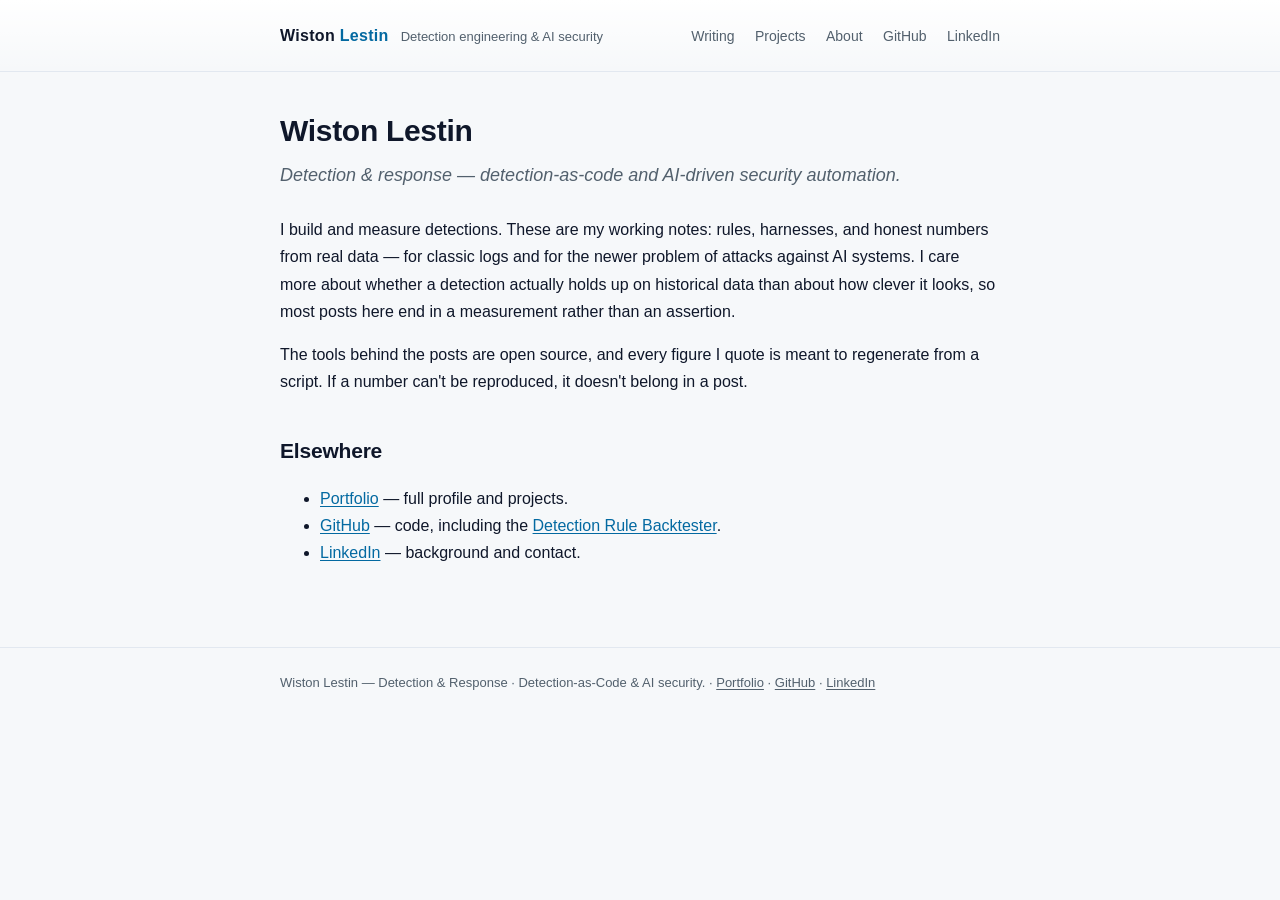
==== about.html @ fad77419 "Personal site — home, writing, projects, about (Cloudflare Pages)" ====
<!doctype html>
<html lang="en">
<head>
  <meta charset="utf-8">
  <meta name="viewport" content="width=device-width, initial-scale=1">
  <title>About — Wiston Lestin</title>
  <meta name="description" content="Wiston Lestin — detection & response, detection-as-code and AI-driven security automation.">
  <link rel="icon" href="data:image/svg+xml,<svg xmlns='http://www.w3.org/2000/svg' viewBox='0 0 100 100'><text y='.9em' font-size='90'>🛰️</text></svg>">
  <link rel="stylesheet" href="/style.css">
</head>
<body>
  <header class="site">
    <div class="wrap">
      <a class="brand" href="/">Wiston <span class="dot">Lestin</span></a>
      <span class="tag">Detection engineering &amp; AI security</span>
      <nav>
        <a href="/writing.html">Writing</a>
        <a href="/projects.html">Projects</a>
        <a href="/about.html">About</a>
        <a href="https://github.com/wislest">GitHub</a>
        <a href="https://www.linkedin.com/in/wiston-lestin">LinkedIn</a>
      </nav>
    </div>
  </header>

  <main>
    <div class="wrap">
      <h1>Wiston Lestin</h1>
      <p class="lede">Detection &amp; response — detection-as-code and AI-driven security automation.</p>

      <p>I build and measure detections. These are my working notes: rules,
      harnesses, and honest numbers from real data — for classic logs and for the
      newer problem of attacks against AI systems. I care more about whether a
      detection actually holds up on historical data than about how clever it
      looks, so most posts here end in a measurement rather than an assertion.</p>

      <p>The tools behind the posts are open source, and every figure I quote is
      meant to regenerate from a script. If a number can't be reproduced, it
      doesn't belong in a post.</p>

      <h2>Elsewhere</h2>
      <ul>
        <li><a href="https://wiston.secureorbit.cloud">Portfolio</a> — full profile and projects.</li>
        <li><a href="https://github.com/wislest">GitHub</a> — code, including the <a href="https://github.com/wislest/detection-rule-backtester">Detection Rule Backtester</a>.</li>
        <li><a href="https://www.linkedin.com/in/wiston-lestin">LinkedIn</a> — background and contact.</li>
      </ul>
    </div>
  </main>

  <footer class="site">
    <div class="wrap">
      <span>Wiston Lestin — Detection &amp; Response · Detection-as-Code &amp; AI security.</span>
      <span class="sep">·</span>
      <a href="https://wiston.secureorbit.cloud">Portfolio</a>
      <span class="sep">·</span>
      <a href="https://github.com/wislest">GitHub</a>
      <span class="sep">·</span>
      <a href="https://www.linkedin.com/in/wiston-lestin">LinkedIn</a>
    </div>
  </footer>
</body>
</html>
---- style.css ----
:root {
  --bg: #0c0f14;
  --panel: #121722;
  --ink: #e6edf3;
  --muted: #94a3b8;
  --line: #23303f;
  --accent: #38bdf8;
  --accent-2: #22d3ee;
  --code-bg: #0a0d12;
  --good: #34d399;
  --warn: #fbbf24;
}
@media (prefers-color-scheme: light) {
  :root {
    --bg: #f6f8fa; --panel: #ffffff; --ink: #0f172a; --muted: #52606d;
    --line: #e2e8f0; --accent: #0369a1; --accent-2: #0e7490;
    --code-bg: #0f172a; --good: #047857; --warn: #b45309;
  }
}
* { box-sizing: border-box; }
html { -webkit-text-size-adjust: 100%; }
body {
  margin: 0;
  background: var(--bg);
  color: var(--ink);
  font: 16px/1.7 -apple-system, BlinkMacSystemFont, "Segoe UI", Roboto, Helvetica, Arial, sans-serif;
}
.wrap { max-width: 760px; margin: 0 auto; padding: 0 20px; }
.mono { font-family: ui-monospace, SFMono-Regular, "SF Mono", Menlo, Consolas, monospace; }

header.site {
  border-bottom: 1px solid var(--line);
  background: linear-gradient(180deg, var(--panel), transparent);
}
header.site .wrap { display: flex; align-items: baseline; gap: 12px; padding: 22px 20px; flex-wrap: wrap; }
header.site a.brand { color: var(--ink); text-decoration: none; font-weight: 700; letter-spacing: .3px; }
header.site .dot { color: var(--accent); }
header.site .tag { color: var(--muted); font-size: 13px; }
header.site nav { margin-left: auto; }
header.site nav a { color: var(--muted); text-decoration: none; font-size: 14px; }
header.site nav a + a { margin-left: 16px; }
header.site nav a:hover { color: var(--accent); }
footer.site a { color: var(--muted); }
footer.site a:hover { color: var(--accent); }

main { padding: 40px 0 64px; }

h1 { font-size: 30px; line-height: 1.25; margin: 0 0 10px; letter-spacing: -0.3px; }
h2 { font-size: 21px; margin: 38px 0 12px; letter-spacing: -0.2px; }
p { margin: 0 0 16px; }
a { color: var(--accent); text-decoration-thickness: 1px; text-underline-offset: 2px; }
.lede { color: var(--muted); font-size: 18px; font-style: italic; margin-bottom: 26px; }
.meta { color: var(--muted); font-size: 14px; margin-bottom: 30px; }
.meta .sep { opacity: .5; margin: 0 8px; }

code {
  font-family: ui-monospace, SFMono-Regular, Menlo, Consolas, monospace;
  font-size: 0.88em;
  background: color-mix(in srgb, var(--accent) 12%, transparent);
  color: var(--accent-2);
  padding: 1px 6px;
  border-radius: 5px;
}
pre {
  background: var(--code-bg);
  color: #e6edf3;
  border: 1px solid var(--line);
  border-radius: 10px;
  padding: 16px 18px;
  overflow-x: auto;
  font-size: 13.5px;
  line-height: 1.6;
}
pre code { background: none; color: inherit; padding: 0; font-size: inherit; }

blockquote {
  margin: 20px 0; padding: 2px 18px; border-left: 3px solid var(--accent);
  color: var(--muted);
}

.tablewrap { overflow-x: auto; margin: 20px 0; }
table { border-collapse: collapse; width: 100%; font-size: 14.5px; }
th, td { text-align: left; padding: 9px 12px; border-bottom: 1px solid var(--line); }
th { color: var(--muted); font-weight: 600; }
td.num, th.num { text-align: center; }

.card {
  display: block; text-decoration: none; color: inherit;
  border: 1px solid var(--line); background: var(--panel);
  border-radius: 12px; padding: 20px 22px; margin: 16px 0;
  transition: border-color .15s ease, transform .15s ease;
}
.card:hover { border-color: var(--accent); transform: translateY(-1px); }
.card h3 { margin: 0 0 6px; font-size: 18px; }
.card .excerpt { color: var(--muted); margin: 0; font-size: 15px; }
.card .date { color: var(--muted); font-size: 13px; }

.kpi { color: var(--good); font-weight: 700; }
hr { border: none; border-top: 1px solid var(--line); margin: 36px 0; }

/* Home hero + section grids */
.hero { padding: 8px 0 8px; }
.hero h1 { font-size: 34px; margin-bottom: 6px; }
.hero .role { color: var(--accent); font-weight: 600; margin: 0 0 14px; }
.grid { display: grid; gap: 16px; margin: 16px 0 8px; }
.grid.two { grid-template-columns: repeat(2, 1fr); }
.grid.three { grid-template-columns: repeat(3, 1fr); }
@media (max-width: 640px) { .grid.two, .grid.three { grid-template-columns: 1fr; } }
.section-label { color: var(--muted); font-size: 12px; letter-spacing: .12em; text-transform: uppercase; margin: 34px 0 4px; }
.card .tech { color: var(--muted); font-size: 13px; margin: 10px 0 0; }
.card .links { margin-top: 10px; font-size: 14px; }
.card .links a { margin-right: 14px; }
.card.flat { transition: none; }
.card.flat:hover { transform: none; border-color: var(--line); }
footer.site { border-top: 1px solid var(--line); color: var(--muted); font-size: 13px; }
footer.site .wrap { padding: 24px 20px; }
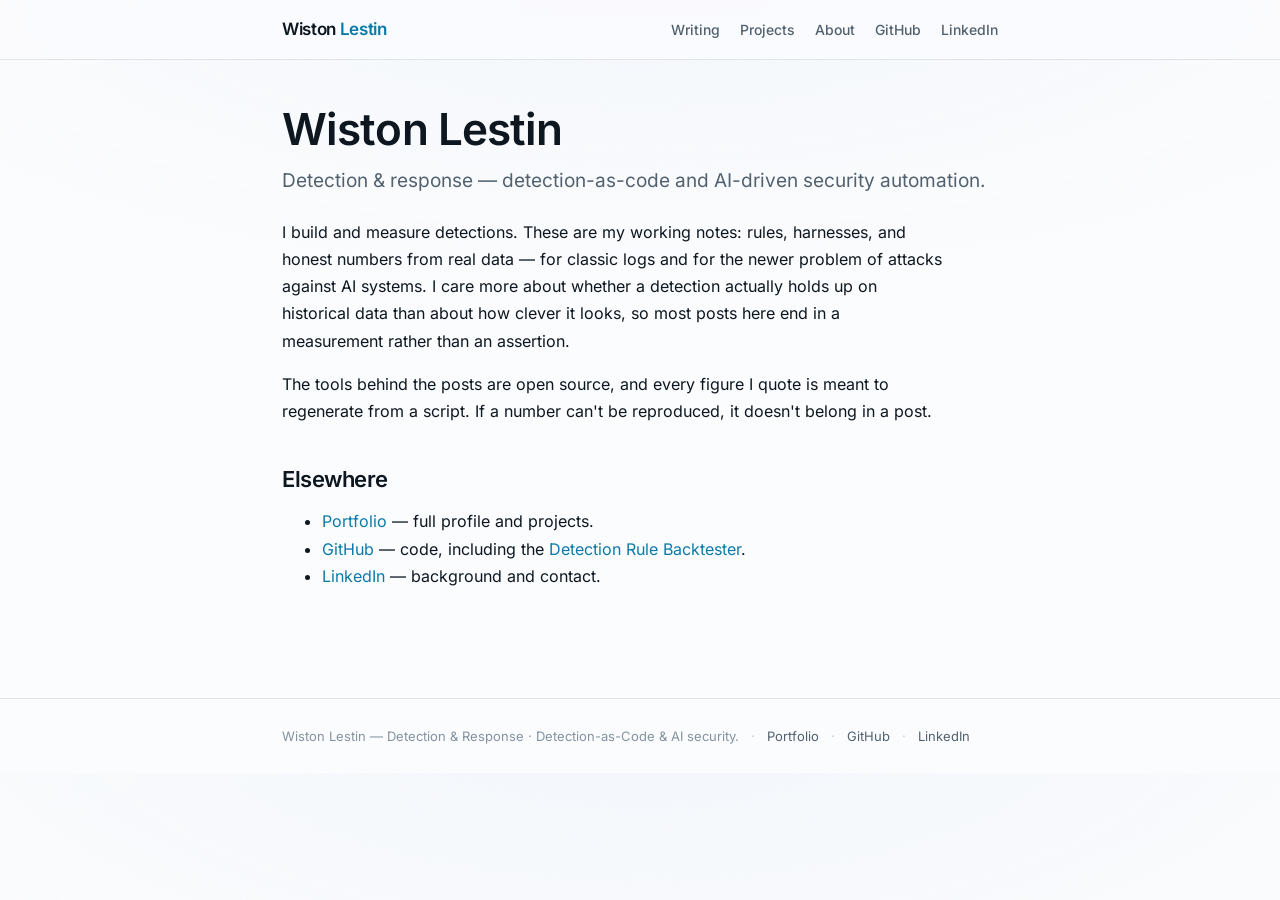
==== commit 88bff876: "Design pass: self-hosted type (Space Grotesk + Inter), refined palette/depth, sticky blurred header," ====
--- a/about.html
+++ b/about.html
@@ -12,7 +12,6 @@
   <header class="site">
     <div class="wrap">
       <a class="brand" href="/">Wiston <span class="dot">Lestin</span></a>
-      <span class="tag">Detection engineering &amp; AI security</span>
       <nav>
         <a href="/writing.html">Writing</a>
         <a href="/projects.html">Projects</a>
--- a/style.css
+++ b/style.css
@@ -1,116 +1,176 @@
+/* ------------------------------------------------------------------ fonts */
+@font-face { font-family:'Inter'; font-style:normal; font-weight:400; font-display:swap; src:url('/fonts/inter-400.woff2') format('woff2'); }
+@font-face { font-family:'Inter'; font-style:normal; font-weight:500; font-display:swap; src:url('/fonts/inter-500.woff2') format('woff2'); }
+@font-face { font-family:'Inter'; font-style:normal; font-weight:600; font-display:swap; src:url('/fonts/inter-600.woff2') format('woff2'); }
+@font-face { font-family:'Space Grotesk'; font-style:normal; font-weight:500; font-display:swap; src:url('/fonts/space-grotesk-500.woff2') format('woff2'); }
+@font-face { font-family:'Space Grotesk'; font-style:normal; font-weight:700; font-display:swap; src:url('/fonts/space-grotesk-700.woff2') format('woff2'); }
+
+/* ------------------------------------------------------------------ tokens */
 :root {
-  --bg: #0c0f14;
-  --panel: #121722;
-  --ink: #e6edf3;
-  --muted: #94a3b8;
-  --line: #23303f;
-  --accent: #38bdf8;
-  --accent-2: #22d3ee;
-  --code-bg: #0a0d12;
+  --bg: #0a0e14;
+  --bg-2: #0e131b;
+  --panel: #111825;
+  --ink: #e9eff7;
+  --muted: #9aa8b9;
+  --faint: #6b7a8d;
+  --line: rgba(255,255,255,.08);
+  --line-2: rgba(255,255,255,.15);
+  --accent: #4cc2ff;
+  --accent-soft: #7dd3fc;
+  --glow: rgba(76,194,255,.16);
+  --code-bg: #070a10;
   --good: #34d399;
-  --warn: #fbbf24;
+  --sans: 'Inter', -apple-system, BlinkMacSystemFont, 'Segoe UI', Roboto, sans-serif;
+  --display: 'Space Grotesk', var(--sans);
+  --mono: ui-monospace, SFMono-Regular, 'SF Mono', Menlo, Consolas, monospace;
 }
 @media (prefers-color-scheme: light) {
   :root {
-    --bg: #f6f8fa; --panel: #ffffff; --ink: #0f172a; --muted: #52606d;
-    --line: #e2e8f0; --accent: #0369a1; --accent-2: #0e7490;
-    --code-bg: #0f172a; --good: #047857; --warn: #b45309;
+    --bg: #fbfcfe; --bg-2: #f2f6fa; --panel: #ffffff; --ink: #0e1720;
+    --muted: #52616f; --faint: #8592a0; --line: rgba(12,22,33,.10); --line-2: rgba(12,22,33,.17);
+    --accent: #0a7aa8; --accent-soft: #0e7490; --glow: rgba(10,122,168,.10); --code-bg: #0e1720; --good: #047857;
   }
 }
+:root[data-theme="dark"] { color-scheme: dark; }
+:root[data-theme="light"] {
+  --bg: #fbfcfe; --bg-2: #f2f6fa; --panel: #ffffff; --ink: #0e1720;
+  --muted: #52616f; --faint: #8592a0; --line: rgba(12,22,33,.10); --line-2: rgba(12,22,33,.17);
+  --accent: #0a7aa8; --accent-soft: #0e7490; --glow: rgba(10,122,168,.10); --code-bg: #0e1720; --good: #047857;
+}
+
+/* ------------------------------------------------------------------ base */
 * { box-sizing: border-box; }
-html { -webkit-text-size-adjust: 100%; }
+html { -webkit-text-size-adjust: 100%; scroll-behavior: smooth; }
 body {
   margin: 0;
   background: var(--bg);
+  background-image:
+    radial-gradient(120% 80% at 50% -10%, var(--bg-2), transparent 60%);
   color: var(--ink);
-  font: 16px/1.7 -apple-system, BlinkMacSystemFont, "Segoe UI", Roboto, Helvetica, Arial, sans-serif;
+  font-family: var(--sans);
+  font-size: 16px;
+  line-height: 1.7;
+  -webkit-font-smoothing: antialiased;
+  text-rendering: optimizeLegibility;
 }
-.wrap { max-width: 760px; margin: 0 auto; padding: 0 20px; }
-.mono { font-family: ui-monospace, SFMono-Regular, "SF Mono", Menlo, Consolas, monospace; }
+.wrap { max-width: 760px; margin: 0 auto; padding: 0 22px; }
+.mono { font-family: var(--mono); }
+::selection { background: var(--accent); color: #001018; }
 
+a { color: var(--accent); text-decoration: none; }
+a:hover { color: var(--accent-soft); }
+:focus-visible { outline: 2px solid var(--accent); outline-offset: 3px; border-radius: 4px; }
+
+h1, h2, h3 { font-family: var(--display); font-weight: 700; letter-spacing: -.02em; line-height: 1.15; }
+h1 { font-size: clamp(30px, 5vw, 44px); margin: 0 0 12px; }
+h2 { font-size: 22px; margin: 42px 0 12px; }
+h3 { font-size: 18px; margin: 0 0 6px; font-weight: 500; letter-spacing: -.01em; }
+p { margin: 0 0 16px; }
+
+/* ------------------------------------------------------------------ header */
 header.site {
+  position: sticky; top: 0; z-index: 20;
   border-bottom: 1px solid var(--line);
-  background: linear-gradient(180deg, var(--panel), transparent);
+  background: color-mix(in srgb, var(--bg) 78%, transparent);
+  backdrop-filter: saturate(160%) blur(12px);
 }
-header.site .wrap { display: flex; align-items: baseline; gap: 12px; padding: 22px 20px; flex-wrap: wrap; }
-header.site a.brand { color: var(--ink); text-decoration: none; font-weight: 700; letter-spacing: .3px; }
-header.site .dot { color: var(--accent); }
-header.site .tag { color: var(--muted); font-size: 13px; }
-header.site nav { margin-left: auto; }
-header.site nav a { color: var(--muted); text-decoration: none; font-size: 14px; }
-header.site nav a + a { margin-left: 16px; }
-header.site nav a:hover { color: var(--accent); }
-footer.site a { color: var(--muted); }
-footer.site a:hover { color: var(--accent); }
+header.site .wrap { display: flex; align-items: center; gap: 14px; padding: 15px 22px; }
+.brand { font-family: var(--display); font-weight: 700; font-size: 17px; letter-spacing: -.02em; color: var(--ink); }
+.brand .dot { color: var(--accent); }
+header.site nav { margin-left: auto; display: flex; flex-wrap: wrap; gap: 20px; }
+header.site nav a {
+  color: var(--muted); font-size: 14px; font-weight: 500; position: relative; padding: 2px 0;
+}
+header.site nav a::after {
+  content: ""; position: absolute; left: 0; right: 100%; bottom: -3px; height: 2px;
+  background: var(--accent); transition: right .22s ease;
+}
+header.site nav a:hover { color: var(--ink); }
+header.site nav a:hover::after { right: 0; }
 
-main { padding: 40px 0 64px; }
+main { padding: 44px 0 72px; }
 
-h1 { font-size: 30px; line-height: 1.25; margin: 0 0 10px; letter-spacing: -0.3px; }
-h2 { font-size: 21px; margin: 38px 0 12px; letter-spacing: -0.2px; }
-p { margin: 0 0 16px; }
-a { color: var(--accent); text-decoration-thickness: 1px; text-underline-offset: 2px; }
-.lede { color: var(--muted); font-size: 18px; font-style: italic; margin-bottom: 26px; }
-.meta { color: var(--muted); font-size: 14px; margin-bottom: 30px; }
-.meta .sep { opacity: .5; margin: 0 8px; }
+/* ------------------------------------------------------------------ hero */
+.hero { position: relative; padding: 26px 0 20px; }
+.hero::before {
+  content: ""; position: absolute; inset: -60px -40% auto -40%; height: 320px; z-index: -1;
+  background: radial-gradient(50% 60% at 50% 0%, var(--glow), transparent 70%);
+  pointer-events: none;
+}
+.eyebrow {
+  font-family: var(--mono); font-size: 12px; letter-spacing: .18em; text-transform: uppercase;
+  color: var(--accent); margin: 0 0 14px; display: inline-flex; align-items: center; gap: 9px;
+}
+.eyebrow::before { content: ""; width: 24px; height: 1px; background: var(--accent); opacity: .7; }
+.hero .role { font-family: var(--display); font-weight: 500; font-size: clamp(18px,2.4vw,21px); color: var(--muted); margin: 0 0 18px; }
+.hero p:last-child { color: var(--muted); max-width: 60ch; }
 
-code {
-  font-family: ui-monospace, SFMono-Regular, Menlo, Consolas, monospace;
-  font-size: 0.88em;
-  background: color-mix(in srgb, var(--accent) 12%, transparent);
-  color: var(--accent-2);
-  padding: 1px 6px;
-  border-radius: 5px;
-}
-pre {
-  background: var(--code-bg);
-  color: #e6edf3;
-  border: 1px solid var(--line);
-  border-radius: 10px;
-  padding: 16px 18px;
-  overflow-x: auto;
-  font-size: 13.5px;
-  line-height: 1.6;
-}
-pre code { background: none; color: inherit; padding: 0; font-size: inherit; }
-
-blockquote {
-  margin: 20px 0; padding: 2px 18px; border-left: 3px solid var(--accent);
-  color: var(--muted);
-}
-
-.tablewrap { overflow-x: auto; margin: 20px 0; }
-table { border-collapse: collapse; width: 100%; font-size: 14.5px; }
-th, td { text-align: left; padding: 9px 12px; border-bottom: 1px solid var(--line); }
-th { color: var(--muted); font-weight: 600; }
-td.num, th.num { text-align: center; }
+/* ------------------------------------------------------------------ grids + cards */
+.grid { display: grid; gap: 16px; margin: 16px 0; }
+.grid.two { grid-template-columns: repeat(2, 1fr); }
+.grid.three { grid-template-columns: repeat(3, 1fr); }
+@media (max-width: 640px) { .grid.two, .grid.three { grid-template-columns: 1fr; } }
 
 .card {
   display: block; text-decoration: none; color: inherit;
-  border: 1px solid var(--line); background: var(--panel);
-  border-radius: 12px; padding: 20px 22px; margin: 16px 0;
-  transition: border-color .15s ease, transform .15s ease;
+  background: linear-gradient(180deg, color-mix(in srgb, var(--panel) 92%, transparent), var(--panel));
+  border: 1px solid var(--line); border-radius: 14px; padding: 20px 22px;
+  transition: border-color .18s ease, transform .18s ease, box-shadow .18s ease;
 }
-.card:hover { border-color: var(--accent); transform: translateY(-1px); }
-.card h3 { margin: 0 0 6px; font-size: 18px; }
-.card .excerpt { color: var(--muted); margin: 0; font-size: 15px; }
-.card .date { color: var(--muted); font-size: 13px; }
+a.card:hover, .card:hover {
+  border-color: var(--line-2); transform: translateY(-2px);
+  box-shadow: 0 10px 34px -18px var(--glow), 0 2px 0 0 var(--accent) inset;
+}
+.card.flat, .card.flat:hover { transform: none; box-shadow: none; border-color: var(--line); }
+.card h3 { color: var(--ink); }
+.card .excerpt, .card p.excerpt { color: var(--muted); margin: 0; font-size: 15px; }
+.card .date { color: var(--faint); font-size: 12.5px; letter-spacing: .04em; margin-bottom: 8px; }
+.card .tech { color: var(--faint); font-size: 12.5px; margin: 12px 0 0; }
+.card .links { margin: 12px 0 0; font-size: 14px; font-weight: 500; }
+.card .links a { margin-right: 16px; }
 
-.kpi { color: var(--good); font-weight: 700; }
-hr { border: none; border-top: 1px solid var(--line); margin: 36px 0; }
+.section-label {
+  font-family: var(--mono); font-size: 12px; letter-spacing: .16em; text-transform: uppercase;
+  color: var(--faint); margin: 40px 0 8px; display: flex; align-items: center; gap: 10px;
+}
+.section-label::before { content: ""; width: 6px; height: 6px; border-radius: 2px; background: var(--accent); }
 
-/* Home hero + section grids */
-.hero { padding: 8px 0 8px; }
-.hero h1 { font-size: 34px; margin-bottom: 6px; }
-.hero .role { color: var(--accent); font-weight: 600; margin: 0 0 14px; }
-.grid { display: grid; gap: 16px; margin: 16px 0 8px; }
-.grid.two { grid-template-columns: repeat(2, 1fr); }
-.grid.three { grid-template-columns: repeat(3, 1fr); }
-@media (max-width: 640px) { .grid.two, .grid.three { grid-template-columns: 1fr; } }
-.section-label { color: var(--muted); font-size: 12px; letter-spacing: .12em; text-transform: uppercase; margin: 34px 0 4px; }
-.card .tech { color: var(--muted); font-size: 13px; margin: 10px 0 0; }
-.card .links { margin-top: 10px; font-size: 14px; }
-.card .links a { margin-right: 14px; }
-.card.flat { transition: none; }
-.card.flat:hover { transform: none; border-color: var(--line); }
-footer.site { border-top: 1px solid var(--line); color: var(--muted); font-size: 13px; }
-footer.site .wrap { padding: 24px 20px; }
+/* ------------------------------------------------------------------ article */
+.lede { color: var(--muted); font-size: 19px; line-height: 1.6; margin: 0 0 22px; }
+.meta { color: var(--faint); font-size: 13.5px; margin: 0 0 32px; }
+.meta a { color: var(--muted); }
+.meta .sep { opacity: .5; margin: 0 9px; }
+article p, main > .wrap > p { max-width: 66ch; }
+article a { text-decoration: underline; text-decoration-color: color-mix(in srgb, var(--accent) 45%, transparent); text-underline-offset: 3px; }
+article a:hover { text-decoration-color: var(--accent); }
+
+code {
+  font-family: var(--mono); font-size: .86em;
+  background: color-mix(in srgb, var(--accent) 13%, transparent);
+  color: var(--accent-soft); padding: 1px 6px; border-radius: 5px;
+}
+pre {
+  background: var(--code-bg); color: #e6edf3; border: 1px solid var(--line);
+  border-radius: 12px; padding: 16px 18px; overflow-x: auto; font-size: 13.5px; line-height: 1.6;
+  font-family: var(--mono);
+}
+pre code { background: none; color: inherit; padding: 0; font-size: inherit; }
+blockquote { margin: 22px 0; padding: 4px 20px; border-left: 3px solid var(--accent); color: var(--muted); }
+
+.tablewrap { overflow-x: auto; margin: 22px 0; border: 1px solid var(--line); border-radius: 12px; }
+table { border-collapse: collapse; width: 100%; font-size: 14.5px; }
+th, td { text-align: left; padding: 10px 14px; border-bottom: 1px solid var(--line); }
+tr:last-child td { border-bottom: none; }
+th { color: var(--muted); font-weight: 600; font-family: var(--display); background: color-mix(in srgb, var(--panel) 60%, transparent); }
+td.num, th.num { text-align: center; }
+.kpi { color: var(--good); font-weight: 600; }
+hr { border: none; border-top: 1px solid var(--line); margin: 38px 0; }
+
+/* ------------------------------------------------------------------ footer */
+footer.site { border-top: 1px solid var(--line); color: var(--faint); font-size: 13px; margin-top: 20px; }
+footer.site .wrap { padding: 26px 22px; display: flex; flex-wrap: wrap; align-items: center; gap: 4px; }
+footer.site a { color: var(--muted); }
+footer.site a:hover { color: var(--accent); }
+footer.site .sep { opacity: .45; margin: 0 8px; }
+
+@media (prefers-reduced-motion: reduce) { * { transition: none !important; scroll-behavior: auto; } }
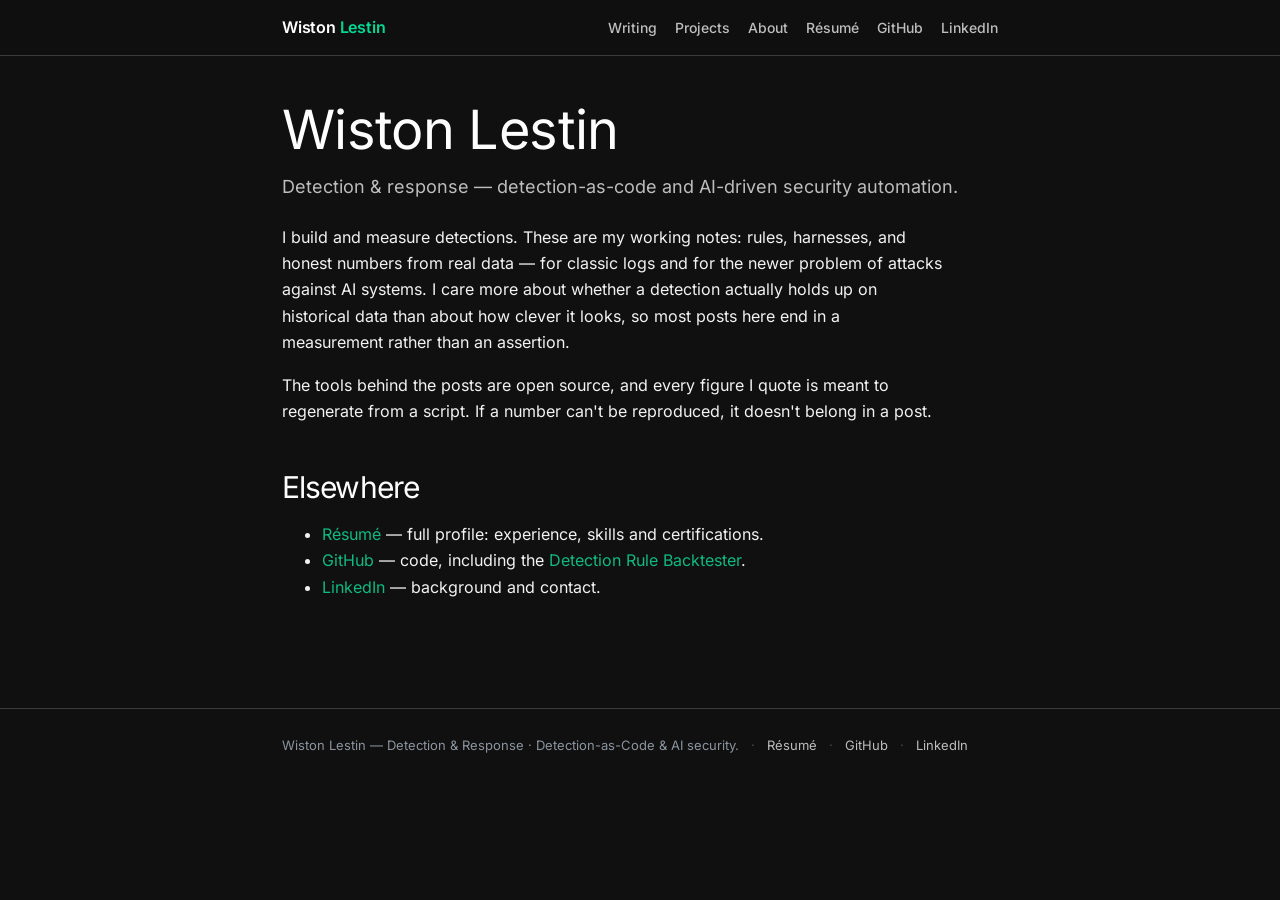
==== commit a6e283ce: "Unification: portfolio becomes /resume.html of the foyer (same content, foyer nav/footer, relative l" ====
--- a/about.html
+++ b/about.html
@@ -16,6 +16,7 @@
         <a href="/writing.html">Writing</a>
         <a href="/projects.html">Projects</a>
         <a href="/about.html">About</a>
+        <a href="/resume.html">Résumé</a>
         <a href="https://github.com/wislest">GitHub</a>
         <a href="https://www.linkedin.com/in/wiston-lestin">LinkedIn</a>
       </nav>
@@ -39,7 +40,7 @@
 
       <h2>Elsewhere</h2>
       <ul>
-        <li><a href="https://wiston.secureorbit.cloud">Portfolio</a> — full profile and projects.</li>
+        <li><a href="/resume.html">Résumé</a> — full profile: experience, skills and certifications.</li>
         <li><a href="https://github.com/wislest">GitHub</a> — code, including the <a href="https://github.com/wislest/detection-rule-backtester">Detection Rule Backtester</a>.</li>
         <li><a href="https://www.linkedin.com/in/wiston-lestin">LinkedIn</a> — background and contact.</li>
       </ul>
@@ -50,7 +51,7 @@
     <div class="wrap">
       <span>Wiston Lestin — Detection &amp; Response · Detection-as-Code &amp; AI security.</span>
       <span class="sep">·</span>
-      <a href="https://wiston.secureorbit.cloud">Portfolio</a>
+      <a href="/resume.html">Résumé</a>
       <span class="sep">·</span>
       <a href="https://github.com/wislest">GitHub</a>
       <span class="sep">·</span>
--- a/style.css
+++ b/style.css
@@ -1,41 +1,32 @@
-/* ------------------------------------------------------------------ fonts */
+/* ------------------------------------------------------------------ fonts
+   Design system: VoltAgent-inspired (getdesign.md) — void-black canvas,
+   single electric-green accent, hairline cards, Inter + mono, dark-only. */
 @font-face { font-family:'Inter'; font-style:normal; font-weight:400; font-display:swap; src:url('/fonts/inter-400.woff2') format('woff2'); }
 @font-face { font-family:'Inter'; font-style:normal; font-weight:500; font-display:swap; src:url('/fonts/inter-500.woff2') format('woff2'); }
 @font-face { font-family:'Inter'; font-style:normal; font-weight:600; font-display:swap; src:url('/fonts/inter-600.woff2') format('woff2'); }
-@font-face { font-family:'Space Grotesk'; font-style:normal; font-weight:500; font-display:swap; src:url('/fonts/space-grotesk-500.woff2') format('woff2'); }
-@font-face { font-family:'Space Grotesk'; font-style:normal; font-weight:700; font-display:swap; src:url('/fonts/space-grotesk-700.woff2') format('woff2'); }
+@font-face { font-family:'Inter'; font-style:normal; font-weight:700; font-display:swap; src:url('/fonts/inter-700.woff2') format('woff2'); }
 
 /* ------------------------------------------------------------------ tokens */
 :root {
-  --bg: #0a0e14;
-  --bg-2: #0e131b;
-  --panel: #111825;
-  --ink: #e9eff7;
-  --muted: #9aa8b9;
-  --faint: #6b7a8d;
-  --line: rgba(255,255,255,.08);
-  --line-2: rgba(255,255,255,.15);
-  --accent: #4cc2ff;
-  --accent-soft: #7dd3fc;
-  --glow: rgba(76,194,255,.16);
-  --code-bg: #070a10;
-  --good: #34d399;
-  --sans: 'Inter', -apple-system, BlinkMacSystemFont, 'Segoe UI', Roboto, sans-serif;
-  --display: 'Space Grotesk', var(--sans);
-  --mono: ui-monospace, SFMono-Regular, 'SF Mono', Menlo, Consolas, monospace;
-}
-@media (prefers-color-scheme: light) {
-  :root {
-    --bg: #fbfcfe; --bg-2: #f2f6fa; --panel: #ffffff; --ink: #0e1720;
-    --muted: #52616f; --faint: #8592a0; --line: rgba(12,22,33,.10); --line-2: rgba(12,22,33,.17);
-    --accent: #0a7aa8; --accent-soft: #0e7490; --glow: rgba(10,122,168,.10); --code-bg: #0e1720; --good: #047857;
-  }
-}
-:root[data-theme="dark"] { color-scheme: dark; }
-:root[data-theme="light"] {
-  --bg: #fbfcfe; --bg-2: #f2f6fa; --panel: #ffffff; --ink: #0e1720;
-  --muted: #52616f; --faint: #8592a0; --line: rgba(12,22,33,.10); --line-2: rgba(12,22,33,.17);
-  --accent: #0a7aa8; --accent-soft: #0e7490; --glow: rgba(10,122,168,.10); --code-bg: #0e1720; --good: #047857;
+  color-scheme: dark;            /* dark-canvas only — no light mode */
+  --bg: #101010;                 /* canvas */
+  --bg-2: #1a1a1a;               /* canvas-soft: code blocks, inputs */
+  --ink: #f2f2f2;                /* default text */
+  --ink-strong: #ffffff;         /* hero / high-emphasis */
+  --muted: #bdbdbd;              /* body secondary */
+  --faint: #8b949e;              /* captions, fine print */
+  --line: #3d3a39;               /* hairline — the elevation system */
+  --line-2: #5a5654;             /* hairline hover */
+  --accent: #00d992;             /* electric green — CTA/status only */
+  --accent-soft: #2fd6a1;
+  --accent-deep: #10b981;        /* inline links in body copy */
+  --glow: rgba(0, 217, 146, .10);
+  --dash: rgba(79, 93, 117, .4); /* signature dashed divider */
+  --code-bg: #1a1a1a;
+  --good: #00d992;
+  --sans: 'Inter', system-ui, -apple-system, 'Segoe UI', Roboto, sans-serif;
+  --display: var(--sans);
+  --mono: ui-monospace, SFMono-Regular, 'SF Mono', Menlo, Monaco, Consolas, 'Liberation Mono', monospace;
 }
 
 /* ------------------------------------------------------------------ base */
@@ -44,40 +35,40 @@
 body {
   margin: 0;
   background: var(--bg);
-  background-image:
-    radial-gradient(120% 80% at 50% -10%, var(--bg-2), transparent 60%);
   color: var(--ink);
   font-family: var(--sans);
   font-size: 16px;
-  line-height: 1.7;
+  line-height: 1.65;
+  font-feature-settings: "calt", "rlig";
   -webkit-font-smoothing: antialiased;
   text-rendering: optimizeLegibility;
 }
 .wrap { max-width: 760px; margin: 0 auto; padding: 0 22px; }
+.wrap.wide { max-width: 1160px; }
 .mono { font-family: var(--mono); }
-::selection { background: var(--accent); color: #001018; }
-
-a { color: var(--accent); text-decoration: none; }
+::selection { background: var(--accent); color: #101010; }
+
+a { color: var(--accent-deep); text-decoration: none; }
 a:hover { color: var(--accent-soft); }
 :focus-visible { outline: 2px solid var(--accent); outline-offset: 3px; border-radius: 4px; }
 
-h1, h2, h3 { font-family: var(--display); font-weight: 700; letter-spacing: -.02em; line-height: 1.15; }
-h1 { font-size: clamp(30px, 5vw, 44px); margin: 0 0 12px; }
-h2 { font-size: 22px; margin: 42px 0 12px; }
-h3 { font-size: 18px; margin: 0 0 6px; font-weight: 500; letter-spacing: -.01em; }
+h1, h2, h3 { font-family: var(--display); color: var(--ink-strong); }
+h1 { font-size: clamp(34px, 5.6vw, 54px); font-weight: 400; letter-spacing: -.65px; line-height: 1.05; margin: 0 0 14px; }
+h2 { font-size: clamp(24px, 3.6vw, 30px); font-weight: 400; letter-spacing: -.9px; line-height: 1.15; margin: 46px 0 14px; }
+h3 { font-size: 19px; font-weight: 600; letter-spacing: -.2px; line-height: 1.4; margin: 0 0 6px; }
 p { margin: 0 0 16px; }
 
 /* ------------------------------------------------------------------ header */
 header.site {
   position: sticky; top: 0; z-index: 20;
   border-bottom: 1px solid var(--line);
-  background: color-mix(in srgb, var(--bg) 78%, transparent);
-  backdrop-filter: saturate(160%) blur(12px);
-}
-header.site .wrap { display: flex; align-items: center; gap: 14px; padding: 15px 22px; }
-.brand { font-family: var(--display); font-weight: 700; font-size: 17px; letter-spacing: -.02em; color: var(--ink); }
+  background: rgba(16, 16, 16, .82);
+  backdrop-filter: saturate(140%) blur(12px);
+}
+header.site .wrap { display: flex; align-items: center; gap: 14px; padding: 14px 22px; }
+.brand { font-weight: 600; font-size: 16px; letter-spacing: -.2px; color: var(--ink-strong); }
 .brand .dot { color: var(--accent); }
-header.site nav { margin-left: auto; display: flex; flex-wrap: wrap; gap: 20px; }
+header.site nav { margin-left: auto; display: flex; flex-wrap: wrap; align-items: center; gap: 18px; }
 header.site nav a {
   color: var(--muted); font-size: 14px; font-weight: 500; position: relative; padding: 2px 0;
 }
@@ -85,92 +76,198 @@
   content: ""; position: absolute; left: 0; right: 100%; bottom: -3px; height: 2px;
   background: var(--accent); transition: right .22s ease;
 }
-header.site nav a:hover { color: var(--ink); }
+header.site nav a:hover { color: var(--ink-strong); }
 header.site nav a:hover::after { right: 0; }
 
-main { padding: 44px 0 72px; }
+main { padding: 46px 0 72px; }
 
 /* ------------------------------------------------------------------ hero */
-.hero { position: relative; padding: 26px 0 20px; }
-.hero::before {
-  content: ""; position: absolute; inset: -60px -40% auto -40%; height: 320px; z-index: -1;
-  background: radial-gradient(50% 60% at 50% 0%, var(--glow), transparent 70%);
-  pointer-events: none;
-}
+.hero { position: relative; padding: 30px 0 22px; }
 .eyebrow {
-  font-family: var(--mono); font-size: 12px; letter-spacing: .18em; text-transform: uppercase;
-  color: var(--accent); margin: 0 0 14px; display: inline-flex; align-items: center; gap: 9px;
-}
-.eyebrow::before { content: ""; width: 24px; height: 1px; background: var(--accent); opacity: .7; }
-.hero .role { font-family: var(--display); font-weight: 500; font-size: clamp(18px,2.4vw,21px); color: var(--muted); margin: 0 0 18px; }
-.hero p:last-child { color: var(--muted); max-width: 60ch; }
+  font-size: 12px; font-weight: 600; letter-spacing: 2.5px; text-transform: uppercase;
+  color: var(--accent); margin: 0 0 18px; display: inline-flex; align-items: center; gap: 10px;
+}
+.eyebrow::before { content: ""; width: 26px; height: 1px; background: var(--accent); opacity: .8; }
+.hero .role { font-size: clamp(17px, 2.3vw, 20px); font-weight: 500; color: var(--muted); margin: 0 0 18px; letter-spacing: -.2px; }
+.hero p:last-child { color: var(--muted); max-width: 62ch; }
 
 /* ------------------------------------------------------------------ grids + cards */
-.grid { display: grid; gap: 16px; margin: 16px 0; }
+.grid { display: grid; gap: 14px; margin: 16px 0; }
 .grid.two { grid-template-columns: repeat(2, 1fr); }
 .grid.three { grid-template-columns: repeat(3, 1fr); }
+@media (max-width: 1023px) { .grid.three { grid-template-columns: repeat(2, 1fr); } }
 @media (max-width: 640px) { .grid.two, .grid.three { grid-template-columns: 1fr; } }
 
 .card {
-  display: block; text-decoration: none; color: inherit;
-  background: linear-gradient(180deg, color-mix(in srgb, var(--panel) 92%, transparent), var(--panel));
-  border: 1px solid var(--line); border-radius: 14px; padding: 20px 22px;
-  transition: border-color .18s ease, transform .18s ease, box-shadow .18s ease;
+  display: flex; flex-direction: column; text-decoration: none; color: inherit;
+  background: var(--bg);
+  border: 1px solid var(--line); border-radius: 8px; padding: 22px 24px;
+  transition: border-color .18s ease, box-shadow .18s ease;
 }
 a.card:hover, .card:hover {
-  border-color: var(--line-2); transform: translateY(-2px);
-  box-shadow: 0 10px 34px -18px var(--glow), 0 2px 0 0 var(--accent) inset;
-}
-.card.flat, .card.flat:hover { transform: none; box-shadow: none; border-color: var(--line); }
-.card h3 { color: var(--ink); }
-.card .excerpt, .card p.excerpt { color: var(--muted); margin: 0; font-size: 15px; }
-.card .date { color: var(--faint); font-size: 12.5px; letter-spacing: .04em; margin-bottom: 8px; }
-.card .tech { color: var(--faint); font-size: 12.5px; margin: 12px 0 0; }
-.card .links { margin: 12px 0 0; font-size: 14px; font-weight: 500; }
-.card .links a { margin-right: 16px; }
+  border-color: var(--line-2);
+  box-shadow: 0 0 15px rgba(92, 88, 85, .2), 0 0 24px var(--glow);
+}
+.card.flat, .card.flat:hover { box-shadow: none; border-color: var(--line); }
+.card h3 { color: var(--ink-strong); }
+.card .excerpt, .card p.excerpt { color: var(--muted); margin: 0 0 4px; font-size: 14.5px; line-height: 1.65; }
+.card .date { font-family: var(--mono); color: var(--faint); font-size: 12px; letter-spacing: .04em; margin-bottom: 8px; }
+.card .tech { font-family: var(--mono); color: var(--faint); font-size: 11.5px; line-height: 1.7; margin: auto 0 0; padding-top: 14px; }
+.card .links { margin: 10px 0 0; font-size: 14px; font-weight: 600; }
+.card .links a { margin-right: 16px; color: var(--accent-soft); }
+.card .links a:hover { color: var(--accent); }
 
 .section-label {
-  font-family: var(--mono); font-size: 12px; letter-spacing: .16em; text-transform: uppercase;
-  color: var(--faint); margin: 40px 0 8px; display: flex; align-items: center; gap: 10px;
+  font-size: 12px; font-weight: 600; letter-spacing: 2.5px; text-transform: uppercase;
+  color: var(--faint); margin: 42px 0 10px; display: flex; align-items: center; gap: 10px;
 }
 .section-label::before { content: ""; width: 6px; height: 6px; border-radius: 2px; background: var(--accent); }
 
 /* ------------------------------------------------------------------ article */
-.lede { color: var(--muted); font-size: 19px; line-height: 1.6; margin: 0 0 22px; }
-.meta { color: var(--faint); font-size: 13.5px; margin: 0 0 32px; }
+.lede { color: var(--muted); font-size: 18px; line-height: 1.6; margin: 0 0 22px; }
+.meta { color: var(--faint); font-size: 13px; font-family: var(--mono); margin: 0 0 32px; }
 .meta a { color: var(--muted); }
 .meta .sep { opacity: .5; margin: 0 9px; }
 article p, main > .wrap > p { max-width: 66ch; }
-article a { text-decoration: underline; text-decoration-color: color-mix(in srgb, var(--accent) 45%, transparent); text-underline-offset: 3px; }
+article a { text-decoration: underline; text-decoration-color: color-mix(in srgb, var(--accent-deep) 55%, transparent); text-underline-offset: 3px; }
 article a:hover { text-decoration-color: var(--accent); }
 
 code {
-  font-family: var(--mono); font-size: .86em;
-  background: color-mix(in srgb, var(--accent) 13%, transparent);
-  color: var(--accent-soft); padding: 1px 6px; border-radius: 5px;
+  font-family: var(--mono); font-size: .85em;
+  background: var(--bg-2);
+  color: #f5f6f7; padding: 2px 7px; border-radius: 6px;
 }
 pre {
-  background: var(--code-bg); color: #e6edf3; border: 1px solid var(--line);
-  border-radius: 12px; padding: 16px 18px; overflow-x: auto; font-size: 13.5px; line-height: 1.6;
+  background: var(--code-bg); color: #f5f6f7; border: 1px solid var(--line);
+  border-radius: 8px; padding: 16px 18px; overflow-x: auto; font-size: 13px; line-height: 1.55;
   font-family: var(--mono);
 }
 pre code { background: none; color: inherit; padding: 0; font-size: inherit; }
-blockquote { margin: 22px 0; padding: 4px 20px; border-left: 3px solid var(--accent); color: var(--muted); }
-
-.tablewrap { overflow-x: auto; margin: 22px 0; border: 1px solid var(--line); border-radius: 12px; }
-table { border-collapse: collapse; width: 100%; font-size: 14.5px; }
+blockquote { margin: 22px 0; padding: 4px 20px; border-left: 2px solid var(--accent); color: var(--muted); }
+
+.tablewrap { overflow-x: auto; margin: 22px 0; border: 1px solid var(--line); border-radius: 8px; }
+table { border-collapse: collapse; width: 100%; font-size: 14px; }
 th, td { text-align: left; padding: 10px 14px; border-bottom: 1px solid var(--line); }
 tr:last-child td { border-bottom: none; }
-th { color: var(--muted); font-weight: 600; font-family: var(--display); background: color-mix(in srgb, var(--panel) 60%, transparent); }
+th {
+  color: var(--faint); background: var(--bg-2);
+  font-size: 11.5px; font-weight: 600; letter-spacing: 1.6px; text-transform: uppercase;
+}
 td.num, th.num { text-align: center; }
-.kpi { color: var(--good); font-weight: 600; }
-hr { border: none; border-top: 1px solid var(--line); margin: 38px 0; }
+td.num { font-family: var(--mono); font-size: 13px; }
+.kpi { color: var(--good); font-weight: 600; font-family: var(--mono); }
+hr { border: none; border-top: 1px dashed var(--dash); margin: 40px 0; }
 
 /* ------------------------------------------------------------------ footer */
 footer.site { border-top: 1px solid var(--line); color: var(--faint); font-size: 13px; margin-top: 20px; }
 footer.site .wrap { padding: 26px 22px; display: flex; flex-wrap: wrap; align-items: center; gap: 4px; }
 footer.site a { color: var(--muted); }
-footer.site a:hover { color: var(--accent); }
+footer.site a:hover { color: var(--accent-soft); }
 footer.site .sep { opacity: .45; margin: 0 8px; }
 
+/* ------------------------------------------------------------------ portfolio extras */
+.hidden { display: none !important; }
+
+.hero-grid { display: grid; grid-template-columns: 1fr auto; gap: 30px; align-items: center; }
+.headshot {
+  width: 150px; height: 150px; object-fit: cover; border-radius: 8px;
+  border: 1px solid var(--line);
+}
+@media (max-width: 640px) { .hero-grid { grid-template-columns: 1fr; } .headshot { width: 112px; height: 112px; } }
+
+.btns { display: flex; flex-wrap: wrap; gap: 10px; margin-top: 24px; }
+.btn {
+  display: inline-block; padding: 11px 18px; border-radius: 6px;
+  font-weight: 600; font-size: 14.5px; color: var(--ink);
+  background: var(--bg); border: 1px solid var(--line);
+  transition: border-color .18s ease, background .18s ease, color .18s ease;
+}
+.btn:hover { border-color: var(--line-2); color: var(--ink-strong); }
+.btn.primary { background: var(--accent); border-color: var(--accent); color: #101010; }
+.btn.primary:hover { background: var(--accent-soft); border-color: var(--accent-soft); color: #101010; }
+
+.stats { display: grid; grid-template-columns: repeat(4, 1fr); gap: 14px; margin: 34px 0 8px; }
+@media (max-width: 640px) { .stats { grid-template-columns: repeat(2, 1fr); } }
+.stat {
+  text-align: center; padding: 20px 10px 16px; border: 1px solid var(--line); border-radius: 8px;
+  background: var(--bg);
+}
+.stat .n { font-family: var(--mono); font-weight: 600; font-size: 26px; letter-spacing: -.5px; color: var(--accent); }
+.stat .l { color: var(--faint); font-size: 12.5px; margin-top: 4px; }
+
+.chips { display: flex; flex-wrap: wrap; gap: 8px; margin: 12px 0 26px; }
+.chip {
+  font-size: 13px; padding: 5px 13px; border-radius: 9999px; color: var(--ink);
+  border: 1px solid var(--line); background: var(--bg);
+}
+
+.xp { margin: 0 0 14px; }
+.xp .top { display: flex; flex-wrap: wrap; align-items: baseline; justify-content: space-between; gap: 4px 16px; }
+.xp .org { font-family: var(--mono); font-size: 12.5px; color: var(--faint); letter-spacing: .02em; }
+.xp ul { margin: 14px 0 2px; padding-left: 22px; color: var(--muted); font-size: 14.5px; }
+.xp li { margin: 9px 0; line-height: 1.65; padding-left: 2px; }
+.xp li::marker { color: var(--accent); }
+.xp li strong { color: var(--ink-strong); font-weight: 600; }
+
+.lang-btn {
+  font: inherit; font-size: 12px; font-weight: 600; font-family: var(--mono); letter-spacing: .08em;
+  color: var(--muted); background: var(--bg); border: 1px solid var(--line); border-radius: 9999px;
+  padding: 4px 12px; cursor: pointer; transition: color .18s ease, border-color .18s ease;
+}
+.lang-btn:hover { color: var(--accent); border-color: var(--accent); }
+
+.contact-center { text-align: center; padding: 54px 0 46px; }
+.contact-center h2 { margin: 0 0 14px; }
+.contact-center p { margin: 0 auto 10px; max-width: 58ch; color: var(--muted); }
+.contact-center .btns { justify-content: center; margin-top: 26px; }
+.contact-center .btn { padding: 12px 22px; font-size: 15px; }
+
+/* anchored sections must clear the sticky header */
+section[id] { scroll-margin-top: 76px; }
+
+/* ------------------------------------------------------------------ terminal mockup (hero) */
+.term {
+  width: 100%; max-width: 470px; overflow: hidden;
+  background: #0c0d0c; border: 1px solid var(--line); border-radius: 8px;
+  box-shadow: 0 0 28px var(--glow);
+}
+.term-bar {
+  display: flex; align-items: center; gap: 6px; padding: 10px 14px;
+  background: var(--bg-2); border-bottom: 1px solid var(--line);
+}
+.term-bar .d { width: 10px; height: 10px; border-radius: 50%; background: #3d3a39; }
+.term-bar .d.g { background: var(--accent); }
+.term-bar .title { margin-left: 8px; font-family: var(--mono); font-size: 11.5px; color: var(--faint); letter-spacing: .05em; }
+.term-body {
+  margin: 0; padding: 16px 18px 18px; font-family: var(--mono);
+  font-size: 12.5px; line-height: 1.85; color: #d9dee3; white-space: pre-wrap; word-break: break-word;
+}
+.term-body .p { color: var(--accent); }
+.term-body .c { color: var(--faint); }
+.term-body .k { color: var(--accent-soft); font-weight: 600; }
+.caret {
+  display: inline-block; width: 7px; height: 13px; margin-left: 2px;
+  background: var(--accent); vertical-align: -2px;
+  animation: caret-blink 1.1s steps(1) infinite;
+}
+@keyframes caret-blink { 50% { opacity: 0; } }
+@media (max-width: 900px) { .hero-grid { grid-template-columns: 1fr; } .term { max-width: 100%; } }
+
+/* about: photo beside the paragraph */
+.about-grid { display: grid; grid-template-columns: 1fr auto; gap: 30px; align-items: start; }
+.about-grid .headshot { width: 160px; height: 160px; }
+@media (max-width: 640px) { .about-grid { grid-template-columns: 1fr; } .about-grid .headshot { width: 120px; height: 120px; } }
+
+/* signature dashed rhythm between portfolio sections */
+main section + section { border-top: 1px dashed var(--dash); margin-top: 44px; padding-top: 6px; }
+main section.hero + section, section.hero { border-top: none; }
+
+/* wide container (portfolio pages): full-width bands, capped line lengths */
+.wrap.wide .hero p { max-width: 64ch; }
+.wrap.wide .headshot { width: 190px; height: 190px; }
+.wrap.wide section p { max-width: 76ch; }
+.wrap.wide .xp ul { max-width: 920px; }
+.wrap.wide .contact-center p { margin-left: auto; margin-right: auto; }
+@media (max-width: 640px) { .wrap.wide .headshot { width: 112px; height: 112px; } }
+
 @media (prefers-reduced-motion: reduce) { * { transition: none !important; scroll-behavior: auto; } }
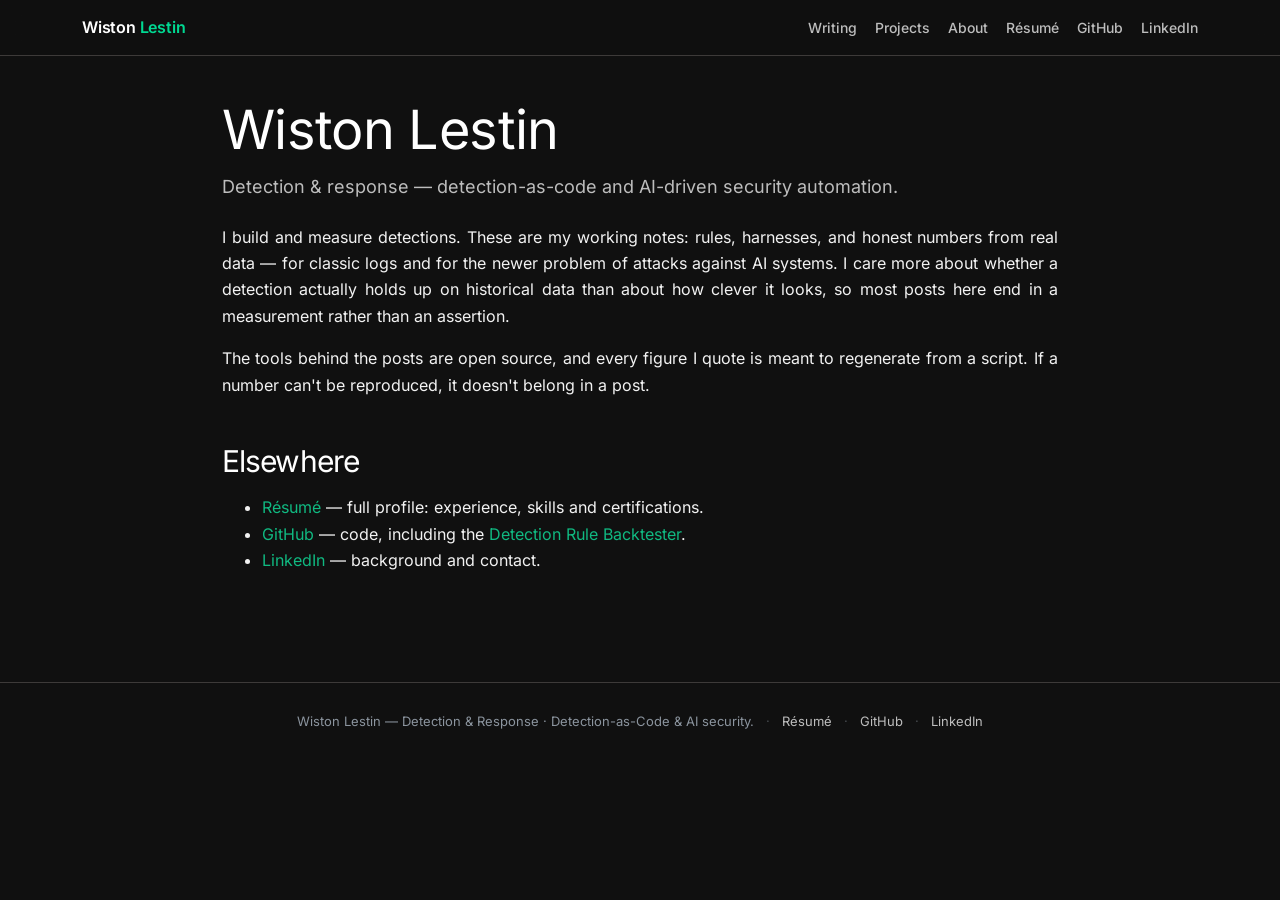
==== commit bb27cbd0: "Unified page frames: wide (1160px) header/footer everywhere and card pages full-width; text pages (A" ====
--- a/about.html
+++ b/about.html
@@ -10,7 +10,7 @@
 </head>
 <body>
   <header class="site">
-    <div class="wrap">
+    <div class="wrap wide">
       <a class="brand" href="/">Wiston <span class="dot">Lestin</span></a>
       <nav>
         <a href="/writing.html">Writing</a>
@@ -24,7 +24,7 @@
   </header>
 
   <main>
-    <div class="wrap">
+    <div class="wrap reading">
       <h1>Wiston Lestin</h1>
       <p class="lede">Detection &amp; response — detection-as-code and AI-driven security automation.</p>
 
@@ -48,7 +48,7 @@
   </main>
 
   <footer class="site">
-    <div class="wrap">
+    <div class="wrap wide">
       <span>Wiston Lestin — Detection &amp; Response · Detection-as-Code &amp; AI security.</span>
       <span class="sep">·</span>
       <a href="/resume.html">Résumé</a>
--- a/style.css
+++ b/style.css
@@ -45,6 +45,15 @@
 }
 .wrap { max-width: 760px; margin: 0 auto; padding: 0 22px; }
 .wrap.wide { max-width: 1160px; }
+.wrap.reading { max-width: 880px; }
+
+/* professional text setting: justified with hyphenation on prose pages */
+.reading p:not(.lede):not(.meta):not(.footnote) {
+  text-align: justify; text-justify: inter-word;
+  hyphens: auto; -webkit-hyphens: auto; overflow-wrap: break-word;
+}
+.wrap.wide section p { text-align: justify; hyphens: auto; -webkit-hyphens: auto; }
+.wrap.wide .contact-center p { text-align: center; hyphens: none; }
 .mono { font-family: var(--mono); }
 ::selection { background: var(--accent); color: #101010; }
 
@@ -125,17 +134,20 @@
 
 /* ------------------------------------------------------------------ article */
 .lede { color: var(--muted); font-size: 18px; line-height: 1.6; margin: 0 0 22px; }
-.meta { color: var(--faint); font-size: 13px; font-family: var(--mono); margin: 0 0 32px; }
+.meta { color: var(--faint); font-size: 13px; font-family: var(--mono); line-height: 1.9; margin: 0 0 32px; }
 .meta a { color: var(--muted); }
 .meta .sep { opacity: .5; margin: 0 9px; }
-article p, main > .wrap > p { max-width: 66ch; }
+/* the 760px container is already a reading measure — let text align with headings */
+.footnote { color: var(--faint); font-size: 13.5px; line-height: 1.8; }
+.footnote a { color: var(--muted); }
+.footnote a:hover { color: var(--accent-soft); }
 article a { text-decoration: underline; text-decoration-color: color-mix(in srgb, var(--accent-deep) 55%, transparent); text-underline-offset: 3px; }
 article a:hover { text-decoration-color: var(--accent); }
 
 code {
   font-family: var(--mono); font-size: .85em;
   background: var(--bg-2);
-  color: #f5f6f7; padding: 2px 7px; border-radius: 6px;
+  color: #f5f6f7; padding: 1px 6px; border-radius: 5px;
 }
 pre {
   background: var(--code-bg); color: #f5f6f7; border: 1px solid var(--line);
@@ -160,7 +172,7 @@
 
 /* ------------------------------------------------------------------ footer */
 footer.site { border-top: 1px solid var(--line); color: var(--faint); font-size: 13px; margin-top: 20px; }
-footer.site .wrap { padding: 26px 22px; display: flex; flex-wrap: wrap; align-items: center; gap: 4px; }
+footer.site .wrap { padding: 28px 22px 140px; display: flex; flex-wrap: wrap; align-items: center; justify-content: center; text-align: center; gap: 4px; }
 footer.site a { color: var(--muted); }
 footer.site a:hover { color: var(--accent-soft); }
 footer.site .sep { opacity: .45; margin: 0 8px; }
@@ -216,7 +228,7 @@
 }
 .lang-btn:hover { color: var(--accent); border-color: var(--accent); }
 
-.contact-center { text-align: center; padding: 54px 0 46px; }
+.contact-center { text-align: center; padding: 54px 0 72px; }
 .contact-center h2 { margin: 0 0 14px; }
 .contact-center p { margin: 0 auto 10px; max-width: 58ch; color: var(--muted); }
 .contact-center .btns { justify-content: center; margin-top: 26px; }
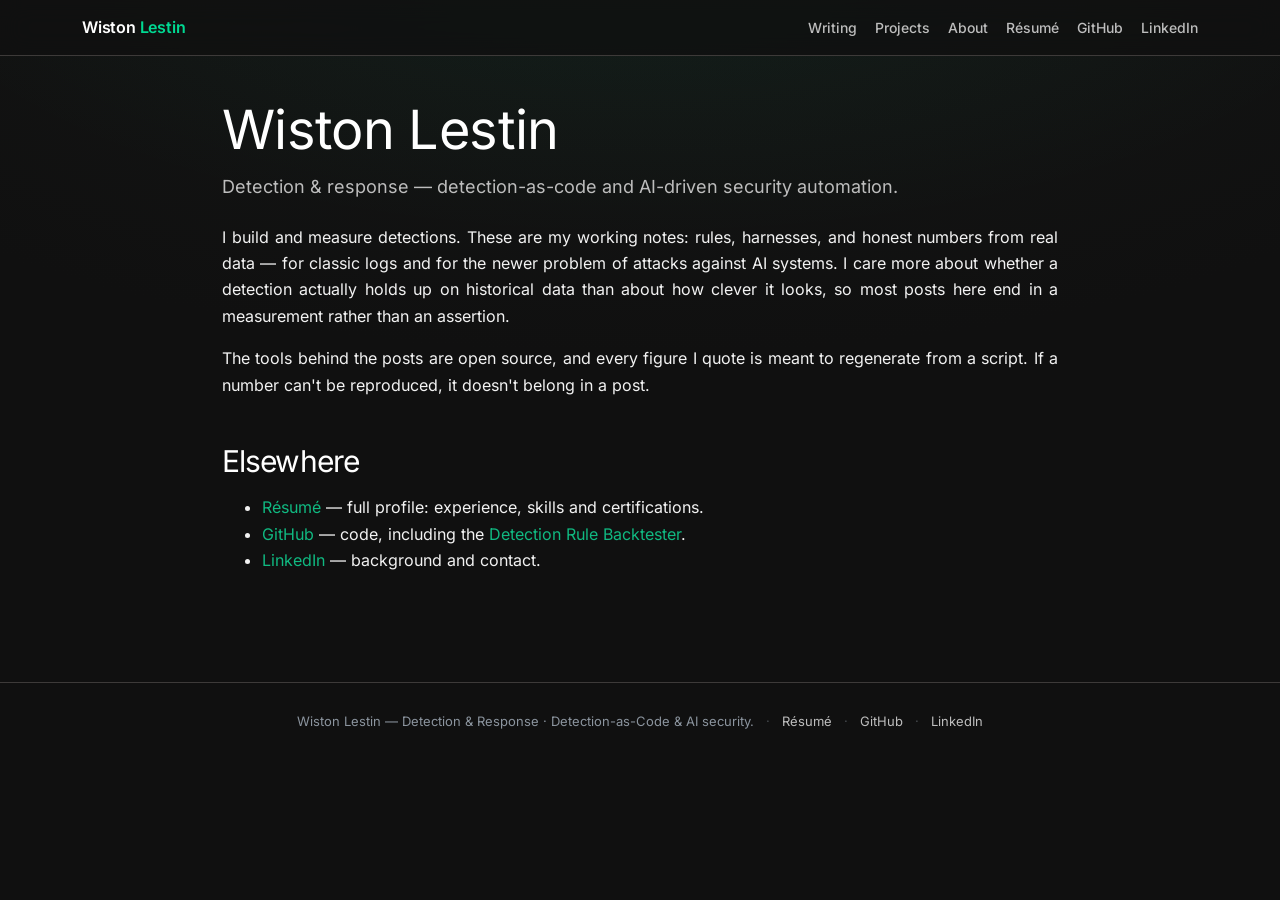
==== commit 661dad98: "Add an RSS feed, generated from the posts feed.xml carries full post content in content:encoded so d" ====
--- a/about.html
+++ b/about.html
@@ -6,6 +6,7 @@
   <title>About — Wiston Lestin</title>
   <meta name="description" content="Wiston Lestin — detection & response, detection-as-code and AI-driven security automation.">
   <link rel="icon" href="data:image/svg+xml,<svg xmlns='http://www.w3.org/2000/svg' viewBox='0 0 100 100'><text y='.9em' font-size='90'>🛰️</text></svg>">
+  <link rel="alternate" type="application/rss+xml" title="Wiston Lestin — Writing" href="/feed.xml">
   <link rel="stylesheet" href="/style.css">
 </head>
 <body>
--- a/style.css
+++ b/style.css
@@ -35,6 +35,10 @@
 body {
   margin: 0;
   background: var(--bg);
+  background-image:
+    radial-gradient(110% 65% at 50% -8%, rgba(0, 217, 146, .055), transparent 55%),
+    radial-gradient(130% 85% at 50% -12%, #151716, transparent 62%);
+  background-repeat: no-repeat;
   color: var(--ink);
   font-family: var(--sans);
   font-size: 16px;
@@ -54,6 +58,10 @@
 }
 .wrap.wide section p { text-align: justify; hyphens: auto; -webkit-hyphens: auto; }
 .wrap.wide .contact-center p { text-align: center; hyphens: none; }
+/* hero copy: justified but never hyphenated (short display text) */
+.hero p { hyphens: none; -webkit-hyphens: none; }
+/* card excerpts: justified too (narrow columns keep hyphenation) */
+.card .excerpt, .card p.excerpt { text-align: justify; hyphens: auto; -webkit-hyphens: auto; }
 .mono { font-family: var(--mono); }
 ::selection { background: var(--accent); color: #101010; }
 
@@ -98,7 +106,7 @@
 }
 .eyebrow::before { content: ""; width: 26px; height: 1px; background: var(--accent); opacity: .8; }
 .hero .role { font-size: clamp(17px, 2.3vw, 20px); font-weight: 500; color: var(--muted); margin: 0 0 18px; letter-spacing: -.2px; }
-.hero p:last-child { color: var(--muted); max-width: 62ch; }
+.hero p:last-child { color: var(--muted); }
 
 /* ------------------------------------------------------------------ grids + cards */
 .grid { display: grid; gap: 14px; margin: 16px 0; }
@@ -109,7 +117,7 @@
 
 .card {
   display: flex; flex-direction: column; text-decoration: none; color: inherit;
-  background: var(--bg);
+  background: linear-gradient(180deg, #15181633, #131514);
   border: 1px solid var(--line); border-radius: 8px; padding: 22px 24px;
   transition: border-color .18s ease, box-shadow .18s ease;
 }
@@ -133,7 +141,10 @@
 .section-label::before { content: ""; width: 6px; height: 6px; border-radius: 2px; background: var(--accent); }
 
 /* ------------------------------------------------------------------ article */
-.lede { color: var(--muted); font-size: 18px; line-height: 1.6; margin: 0 0 22px; }
+.lede {
+  color: var(--muted); font-size: 18px; line-height: 1.6; margin: 0 0 22px;
+  text-align: justify; hyphens: none; -webkit-hyphens: none;
+}
 .meta { color: var(--faint); font-size: 13px; font-family: var(--mono); line-height: 1.9; margin: 0 0 32px; }
 .meta a { color: var(--muted); }
 .meta .sep { opacity: .5; margin: 0 9px; }
@@ -202,7 +213,7 @@
 @media (max-width: 640px) { .stats { grid-template-columns: repeat(2, 1fr); } }
 .stat {
   text-align: center; padding: 20px 10px 16px; border: 1px solid var(--line); border-radius: 8px;
-  background: var(--bg);
+  background: linear-gradient(180deg, #15181633, #131514);
 }
 .stat .n { font-family: var(--mono); font-weight: 600; font-size: 26px; letter-spacing: -.5px; color: var(--accent); }
 .stat .l { color: var(--faint); font-size: 12.5px; margin-top: 4px; }
@@ -274,8 +285,8 @@
 main section + section { border-top: 1px dashed var(--dash); margin-top: 44px; padding-top: 6px; }
 main section.hero + section, section.hero { border-top: none; }
 
-/* wide container (portfolio pages): full-width bands, capped line lengths */
-.wrap.wide .hero p { max-width: 64ch; }
+/* wide container (portfolio pages): full-width bands */
+.wrap.wide .hero p { max-width: none; hyphens: none; -webkit-hyphens: none; }
 .wrap.wide .headshot { width: 190px; height: 190px; }
 .wrap.wide section p { max-width: 76ch; }
 .wrap.wide .xp ul { max-width: 920px; }
